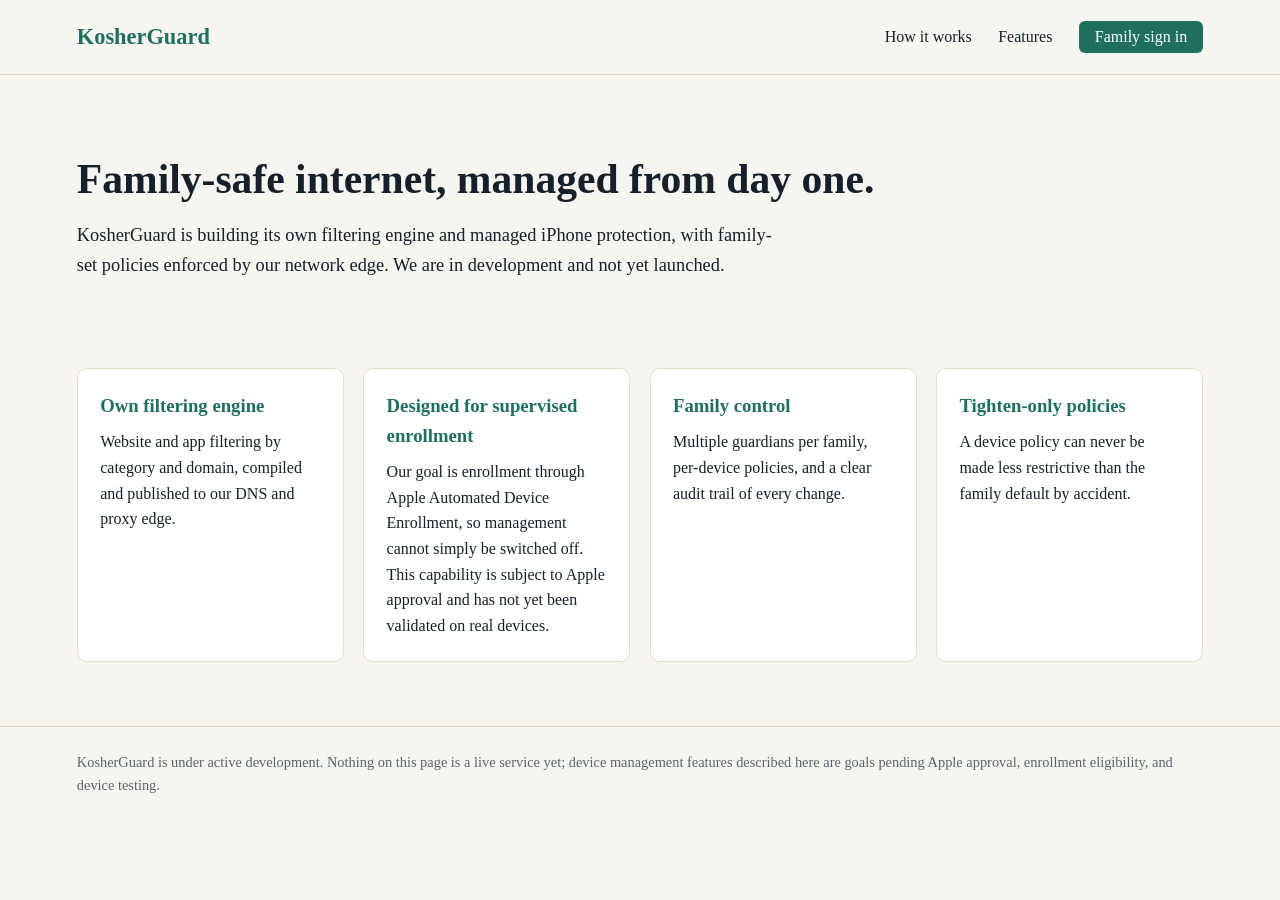
==== website/index.html @ 8a75523e "Milestone 2: move website to website/index.html (fix path)" ====
<!DOCTYPE html>
<html lang="en">
<head>
<meta charset="utf-8">
<meta name="viewport" content="width=device-width, initial-scale=1">
<title>KosherGuard - Family-safe internet, managed from day one</title>
<style>
:root { --ink:#16202b; --accent:#1f6f5f; --paper:#f7f5f0; }
* { box-sizing: border-box; margin: 0; }
body { font-family: Georgia, 'Times New Roman', serif; color: var(--ink); background: var(--paper); line-height: 1.6; }
header { padding: 1.2rem 6vw; display: flex; justify-content: space-between; align-items: center; border-bottom: 1px solid #ddd5c5; }
.logo { font-size: 1.4rem; font-weight: bold; color: var(--accent); }
nav a { margin-left: 1.4rem; color: var(--ink); text-decoration: none; }
nav a.cta { background: var(--accent); color: #fff; padding: .45rem 1rem; border-radius: 6px; }
.hero { padding: 5rem 6vw 3rem; max-width: 62rem; }
.hero h1 { font-size: 2.6rem; line-height: 1.2; margin-bottom: 1rem; }
.hero p { font-size: 1.15rem; max-width: 44rem; }
.cards { display: grid; grid-template-columns: repeat(auto-fit, minmax(240px,1fr)); gap: 1.2rem; padding: 2.5rem 6vw 4rem; }
.card { background: #fff; border: 1px solid #e2dccb; border-radius: 10px; padding: 1.4rem; }
.card h3 { color: var(--accent); margin-bottom: .5rem; }
footer { padding: 1.5rem 6vw; border-top: 1px solid #ddd5c5; font-size: .9rem; color: #5a6570; }
</style>
</head>
<body>
<header>
  <div class="logo">KosherGuard</div>
  <nav>
    <a href="#how">How it works</a>
    <a href="#features">Features</a>
    <a class="cta" href="/portal/">Family sign in</a>
  </nav>
</header>
<section class="hero" id="how">
  <h1>Family-safe internet, managed from day one.</h1>
  <p>KosherGuard is building its own filtering engine and managed iPhone
  protection, with family-set policies enforced by our network edge.
  We are in development and not yet launched.</p>
</section>
<section class="cards" id="features">
  <div class="card"><h3>Own filtering engine</h3>
    <p>Website and app filtering by category and domain, compiled and
    published to our DNS and proxy edge.</p></div>
  <div class="card"><h3>Designed for supervised enrollment</h3>
    <p>Our goal is enrollment through Apple Automated Device Enrollment,
    so management cannot simply be switched off. This capability is
    subject to Apple approval and has not yet been validated on real
    devices.</p></div>
  <div class="card"><h3>Family control</h3>
    <p>Multiple guardians per family, per-device policies, and a clear
    audit trail of every change.</p></div>
  <div class="card"><h3>Tighten-only policies</h3>
    <p>A device policy can never be made less restrictive than the
    family default by accident.</p></div>
</section>
<footer>KosherGuard is under active development. Nothing on this page is a
  live service yet; device management features described here are goals
  pending Apple approval, enrollment eligibility, and device testing.</footer>
</body>
</html>
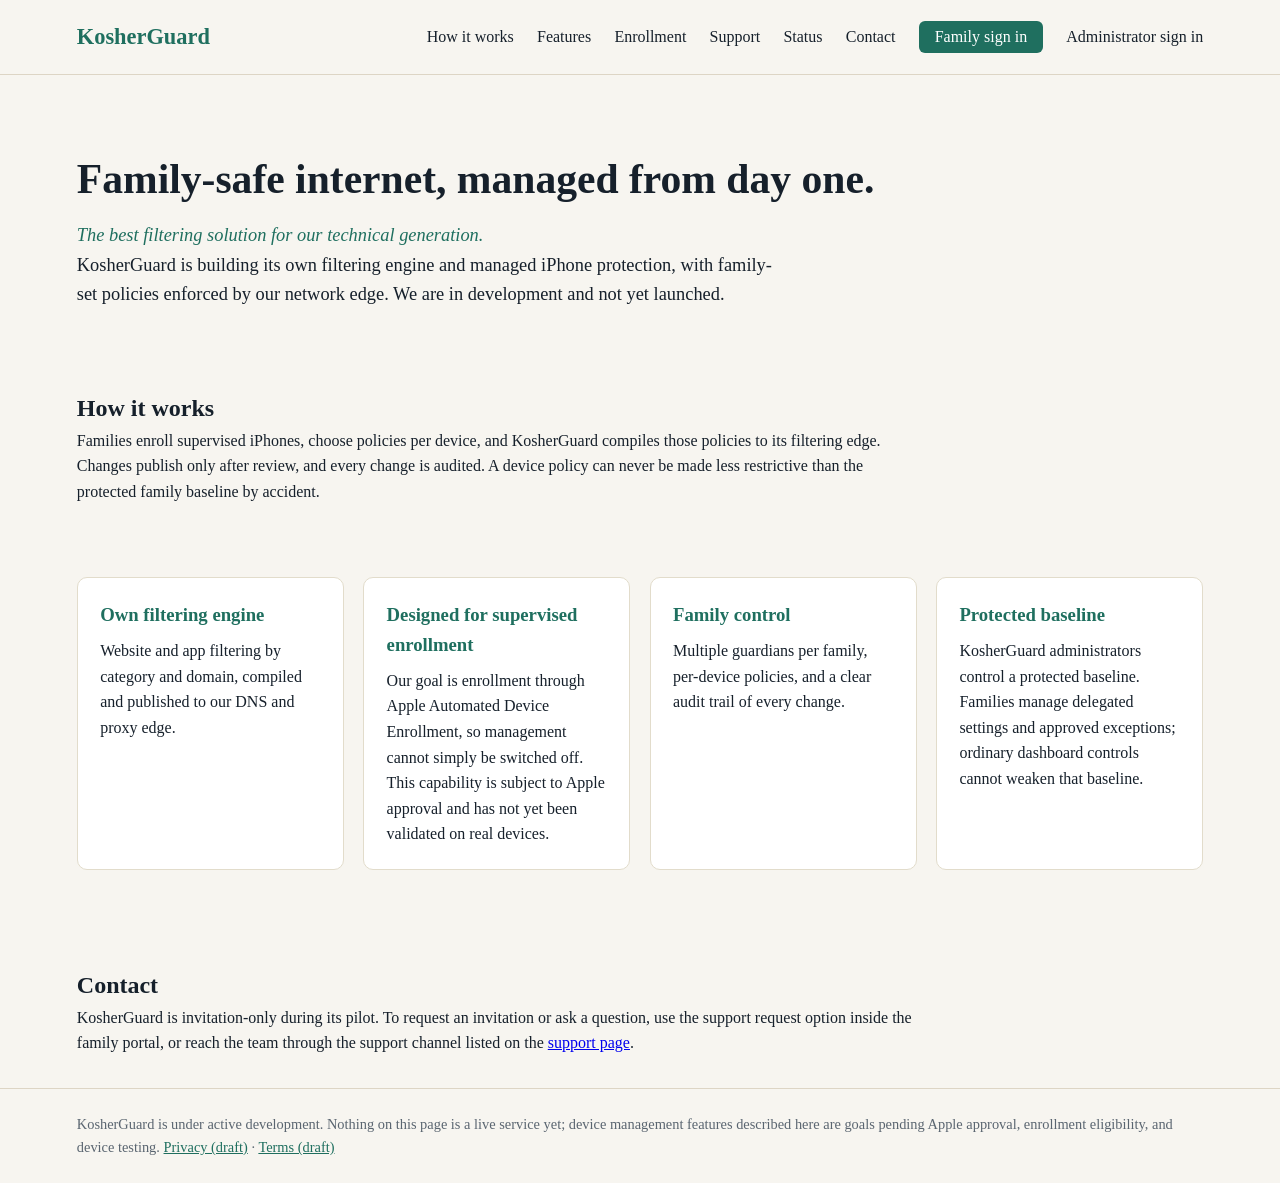
==== commit 2a619724: "fix(build): republish website/index.html with verified content" ====
--- a/website/index.html
+++ b/website/index.html
@@ -3,22 +3,25 @@
 <head>
 <meta charset="utf-8">
 <meta name="viewport" content="width=device-width, initial-scale=1">
-<title>KosherGuard - Family-safe internet, managed from day one</title>
+<title>KosherGuard - The best filtering solution for our technical generation</title>
 <style>
 :root { --ink:#16202b; --accent:#1f6f5f; --paper:#f7f5f0; }
 * { box-sizing: border-box; margin: 0; }
 body { font-family: Georgia, 'Times New Roman', serif; color: var(--ink); background: var(--paper); line-height: 1.6; }
-header { padding: 1.2rem 6vw; display: flex; justify-content: space-between; align-items: center; border-bottom: 1px solid #ddd5c5; }
+header { padding: 1.2rem 6vw; display: flex; justify-content: space-between; align-items: center; border-bottom: 1px solid #ddd5c5; flex-wrap: wrap; gap: .6rem; }
 .logo { font-size: 1.4rem; font-weight: bold; color: var(--accent); }
-nav a { margin-left: 1.4rem; color: var(--ink); text-decoration: none; }
+nav a { margin-left: 1.2rem; color: var(--ink); text-decoration: none; }
 nav a.cta { background: var(--accent); color: #fff; padding: .45rem 1rem; border-radius: 6px; }
 .hero { padding: 5rem 6vw 3rem; max-width: 62rem; }
 .hero h1 { font-size: 2.6rem; line-height: 1.2; margin-bottom: 1rem; }
 .hero p { font-size: 1.15rem; max-width: 44rem; }
+.tagline { color: var(--accent); font-style: italic; }
 .cards { display: grid; grid-template-columns: repeat(auto-fit, minmax(240px,1fr)); gap: 1.2rem; padding: 2.5rem 6vw 4rem; }
 .card { background: #fff; border: 1px solid #e2dccb; border-radius: 10px; padding: 1.4rem; }
 .card h3 { color: var(--accent); margin-bottom: .5rem; }
+section.block { padding: 2rem 6vw; max-width: 62rem; }
 footer { padding: 1.5rem 6vw; border-top: 1px solid #ddd5c5; font-size: .9rem; color: #5a6570; }
+footer a { color: var(--accent); }
 </style>
 </head>
 <body>
@@ -27,14 +30,28 @@
   <nav>
     <a href="#how">How it works</a>
     <a href="#features">Features</a>
+    <a href="enrollment.html">Enrollment</a>
+    <a href="support.html">Support</a>
+    <a href="status.html">Status</a>
+    <a href="#contact">Contact</a>
     <a class="cta" href="/portal/">Family sign in</a>
+    <a href="/web/">Administrator sign in</a>
   </nav>
 </header>
 <section class="hero" id="how">
   <h1>Family-safe internet, managed from day one.</h1>
+  <p class="tagline">The best filtering solution for our technical generation.</p>
   <p>KosherGuard is building its own filtering engine and managed iPhone
   protection, with family-set policies enforced by our network edge.
   We are in development and not yet launched.</p>
+</section>
+<section class="block" id="how-it-works">
+  <h2>How it works</h2>
+  <p>Families enroll supervised iPhones, choose policies per device, and
+  KosherGuard compiles those policies to its filtering edge. Changes
+  publish only after review, and every change is audited. A device
+  policy can never be made less restrictive than the protected family
+  baseline by accident.</p>
 </section>
 <section class="cards" id="features">
   <div class="card"><h3>Own filtering engine</h3>
@@ -48,12 +65,22 @@
   <div class="card"><h3>Family control</h3>
     <p>Multiple guardians per family, per-device policies, and a clear
     audit trail of every change.</p></div>
-  <div class="card"><h3>Tighten-only policies</h3>
-    <p>A device policy can never be made less restrictive than the
-    family default by accident.</p></div>
+  <div class="card"><h3>Protected baseline</h3>
+    <p>KosherGuard administrators control a protected baseline. Families
+    manage delegated settings and approved exceptions; ordinary
+    dashboard controls cannot weaken that baseline.</p></div>
+</section>
+<section class="block" id="contact">
+  <h2>Contact</h2>
+  <p>KosherGuard is invitation-only during its pilot. To request an
+  invitation or ask a question, use the support request option inside
+  the family portal, or reach the team through the support channel
+  listed on the <a href="support.html">support page</a>.</p>
 </section>
 <footer>KosherGuard is under active development. Nothing on this page is a
   live service yet; device management features described here are goals
-  pending Apple approval, enrollment eligibility, and device testing.</footer>
+  pending Apple approval, enrollment eligibility, and device testing.
+  <a href="privacy.html">Privacy (draft)</a> &middot;
+  <a href="terms.html">Terms (draft)</a></footer>
 </body>
 </html>
